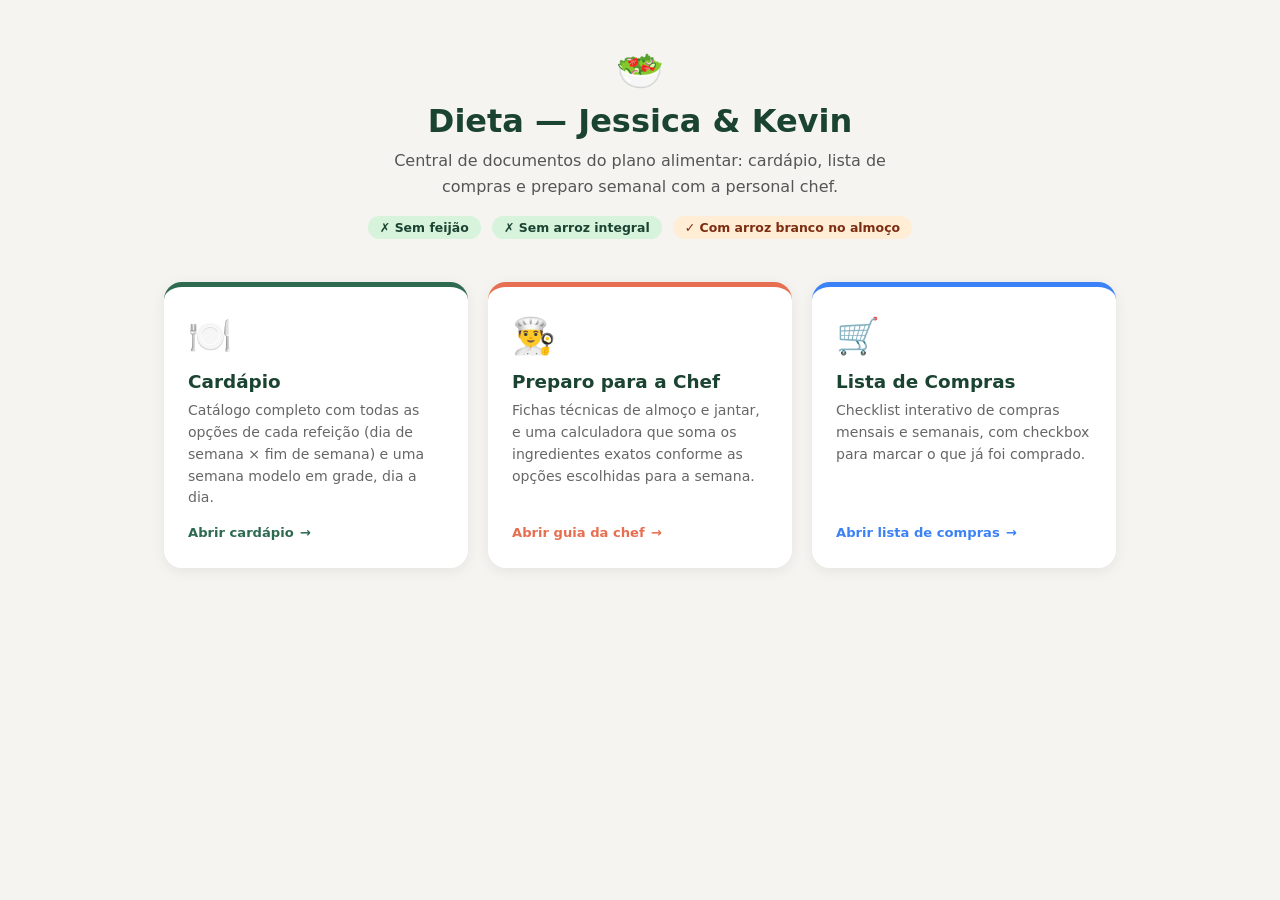
==== index.html @ 3e59788e "feat: initial commit" ====
<!DOCTYPE html>
<html lang="pt-BR">
<head>
<meta charset="UTF-8">
<meta name="viewport" content="width=device-width, initial-scale=1.0">
<title>Dieta — Jessica &amp; Kevin</title>
<style>
  * { margin: 0; padding: 0; box-sizing: border-box; }
  body {
    font-family: 'Segoe UI', system-ui, sans-serif;
    background: #f5f4f0;
    color: #2d2d2d;
    padding: 48px 24px 60px;
    max-width: 1000px;
    margin: 0 auto;
  }
  header { text-align: center; margin-bottom: 40px; }
  header .emoji { font-size: 2.4rem; margin-bottom: 8px; }
  header h1 { font-size: 2rem; font-weight: 700; color: #1b4332; margin-bottom: 8px; }
  header p { color: #555; font-size: 1rem; line-height: 1.6; max-width: 560px; margin: 0 auto; }
  header .tags { margin-top: 14px; }
  .tag { display: inline-block; background: #d8f3dc; color: #1b4332; font-size: 0.78rem; font-weight: 600; padding: 4px 12px; border-radius: 20px; margin: 3px; }
  .tag.orange { background: #ffedd5; color: #7c2d12; }

  .cards { display: grid; grid-template-columns: repeat(auto-fit, minmax(260px, 1fr)); gap: 20px; margin-bottom: 48px; }
  a.card {
    background: white; border-radius: 18px; padding: 28px 24px;
    box-shadow: 0 3px 14px rgba(0,0,0,0.07);
    border-top: 5px solid #2d6a4f;
    text-decoration: none; color: inherit;
    display: flex; flex-direction: column;
    transition: transform 0.15s ease, box-shadow 0.15s ease;
  }
  a.card:hover { transform: translateY(-4px); box-shadow: 0 8px 22px rgba(0,0,0,0.12); }
  a.card .card-icon { font-size: 2.2rem; margin-bottom: 14px; }
  a.card h2 { font-size: 1.15rem; color: #1b4332; margin-bottom: 8px; }
  a.card p { font-size: 0.88rem; color: #666; line-height: 1.55; flex: 1; }
  a.card .card-cta { margin-top: 16px; font-size: 0.82rem; font-weight: 700; color: #2d6a4f; display: flex; align-items: center; gap: 6px; }
  a.card .card-cta .arrow { transition: transform 0.15s ease; }
  a.card:hover .card-cta .arrow { transform: translateX(4px); }

  a.card.orange { border-top-color: #e76f51; }
  a.card.orange .card-cta { color: #e76f51; }
  a.card.blue { border-top-color: #3b82f6; }
  a.card.blue .card-cta { color: #3b82f6; }

</style>
</head>
<body>

<header>
  <div class="emoji">🥗</div>
  <h1>Dieta — Jessica &amp; Kevin</h1>
  <p>Central de documentos do plano alimentar: cardápio, lista de compras e preparo semanal com a personal chef.</p>
  <div class="tags">
    <span class="tag">✗ Sem feijão</span>
    <span class="tag">✗ Sem arroz integral</span>
    <span class="tag orange">✓ Com arroz branco no almoço</span>
  </div>
</header>

<div class="cards">
  <a class="card" href="cardapio-opcoes-semana.html">
    <div class="card-icon">🍽️</div>
    <h2>Cardápio</h2>
    <p>Catálogo completo com todas as opções de cada refeição (dia de semana × fim de semana) e uma semana modelo em grade, dia a dia.</p>
    <div class="card-cta">Abrir cardápio <span class="arrow">→</span></div>
  </a>

  <a class="card orange" href="preparo-chef.html">
    <div class="card-icon">👨‍🍳</div>
    <h2>Preparo para a Chef</h2>
    <p>Fichas técnicas de almoço e jantar, e uma calculadora que soma os ingredientes exatos conforme as opções escolhidas para a semana.</p>
    <div class="card-cta">Abrir guia da chef <span class="arrow">→</span></div>
  </a>

  <a class="card blue" href="lista-compras.html">
    <div class="card-icon">🛒</div>
    <h2>Lista de Compras</h2>
    <p>Checklist interativo de compras mensais e semanais, com checkbox para marcar o que já foi comprado.</p>
    <div class="card-cta">Abrir lista de compras <span class="arrow">→</span></div>
  </a>
</div>

</body>
</html>
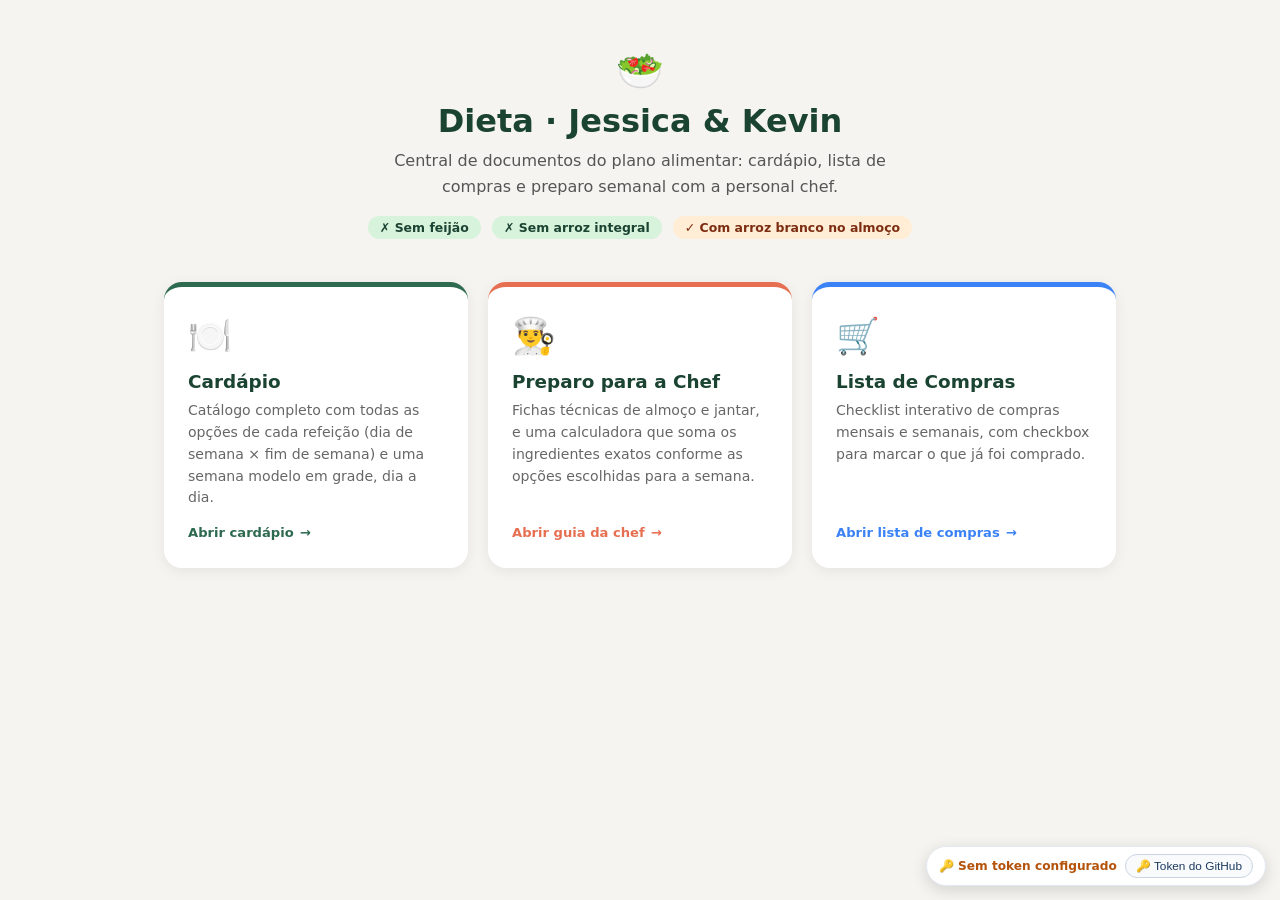
==== commit 4cda02d0: "fix: update menu and chef tips" ====
--- a/index.html
+++ b/index.html
@@ -3,54 +3,15 @@
 <head>
 <meta charset="UTF-8">
 <meta name="viewport" content="width=device-width, initial-scale=1.0">
-<title>Dieta — Jessica &amp; Kevin</title>
-<style>
-  * { margin: 0; padding: 0; box-sizing: border-box; }
-  body {
-    font-family: 'Segoe UI', system-ui, sans-serif;
-    background: #f5f4f0;
-    color: #2d2d2d;
-    padding: 48px 24px 60px;
-    max-width: 1000px;
-    margin: 0 auto;
-  }
-  header { text-align: center; margin-bottom: 40px; }
-  header .emoji { font-size: 2.4rem; margin-bottom: 8px; }
-  header h1 { font-size: 2rem; font-weight: 700; color: #1b4332; margin-bottom: 8px; }
-  header p { color: #555; font-size: 1rem; line-height: 1.6; max-width: 560px; margin: 0 auto; }
-  header .tags { margin-top: 14px; }
-  .tag { display: inline-block; background: #d8f3dc; color: #1b4332; font-size: 0.78rem; font-weight: 600; padding: 4px 12px; border-radius: 20px; margin: 3px; }
-  .tag.orange { background: #ffedd5; color: #7c2d12; }
-
-  .cards { display: grid; grid-template-columns: repeat(auto-fit, minmax(260px, 1fr)); gap: 20px; margin-bottom: 48px; }
-  a.card {
-    background: white; border-radius: 18px; padding: 28px 24px;
-    box-shadow: 0 3px 14px rgba(0,0,0,0.07);
-    border-top: 5px solid #2d6a4f;
-    text-decoration: none; color: inherit;
-    display: flex; flex-direction: column;
-    transition: transform 0.15s ease, box-shadow 0.15s ease;
-  }
-  a.card:hover { transform: translateY(-4px); box-shadow: 0 8px 22px rgba(0,0,0,0.12); }
-  a.card .card-icon { font-size: 2.2rem; margin-bottom: 14px; }
-  a.card h2 { font-size: 1.15rem; color: #1b4332; margin-bottom: 8px; }
-  a.card p { font-size: 0.88rem; color: #666; line-height: 1.55; flex: 1; }
-  a.card .card-cta { margin-top: 16px; font-size: 0.82rem; font-weight: 700; color: #2d6a4f; display: flex; align-items: center; gap: 6px; }
-  a.card .card-cta .arrow { transition: transform 0.15s ease; }
-  a.card:hover .card-cta .arrow { transform: translateX(4px); }
-
-  a.card.orange { border-top-color: #e76f51; }
-  a.card.orange .card-cta { color: #e76f51; }
-  a.card.blue { border-top-color: #3b82f6; }
-  a.card.blue .card-cta { color: #3b82f6; }
-
-</style>
+<title>Dieta · Jessica &amp; Kevin</title>
+<link rel="stylesheet" href="assets/css/common.css">
+<link rel="stylesheet" href="assets/css/index.css">
 </head>
 <body>
 
 <header>
   <div class="emoji">🥗</div>
-  <h1>Dieta — Jessica &amp; Kevin</h1>
+  <h1>Dieta · Jessica &amp; Kevin</h1>
   <p>Central de documentos do plano alimentar: cardápio, lista de compras e preparo semanal com a personal chef.</p>
   <div class="tags">
     <span class="tag">✗ Sem feijão</span>
@@ -82,5 +43,6 @@
   </a>
 </div>
 
+<script src="assets/js/common.js"></script>
 </body>
 </html>
--- a/assets/css/common.css
+++ b/assets/css/common.css
@@ -0,0 +1,29 @@
+/* ===== Reset e base compartilhados entre todas as páginas do site ===== */
+* { margin: 0; padding: 0; box-sizing: border-box; }
+
+body {
+  font-family: 'Segoe UI', system-ui, sans-serif;
+  background: #f5f4f0;
+  color: #2d2d2d;
+  margin: 0 auto;
+}
+
+/* Link "← Início" presente em todas as páginas exceto a home */
+.back-nav { display: inline-flex; align-items: center; gap: 6px; font-size: 0.82rem; font-weight: 600; color: #2d6a4f; text-decoration: none; margin-bottom: 16px; }
+.back-nav:hover { text-decoration: underline; }
+
+/* Variante azul da tag, idêntica em cardápio, preparo-chef e lista de compras */
+.tag.blue { background: #dbeafe; color: #1e3a5f; }
+
+/* Rodapé padrão das páginas internas */
+footer { margin-top: 48px; padding-top: 20px; border-top: 1px solid #ddd; font-size: 0.82rem; color: #999; text-align: center; }
+
+/* Barra fixa de configuração do token do GitHub, comum a todas as páginas (assets/js/common.js) */
+#global-token-bar { position: fixed; bottom: 14px; right: 14px; background: white; border: 1px solid #e2e8f0; border-radius: 20px; padding: 7px 12px; box-shadow: 0 4px 16px rgba(0,0,0,0.14); display: flex; align-items: center; gap: 8px; font-size: 0.76rem; z-index: 999; }
+.global-token-status { color: #888; white-space: nowrap; }
+.global-token-status.ok { color: #2d6a4f; font-weight: 600; }
+.global-token-status.warn { color: #b45309; font-weight: 600; }
+.global-token-btn { background: #f8fafc; border: 1px solid #cbd5e1; color: #1e3a5f; font-size: 0.74rem; padding: 4px 10px; border-radius: 16px; cursor: pointer; white-space: nowrap; }
+.global-token-btn:hover { background: #eef2f7; }
+@media print { #global-token-bar { display: none; } }
+@media (max-width: 480px) { #global-token-bar { left: 14px; right: 14px; justify-content: space-between; } }
--- a/assets/css/index.css
+++ b/assets/css/index.css
@@ -0,0 +1,34 @@
+/* ===== Estilos específicos da página inicial (index.html) ===== */
+body {
+  padding: 48px 24px 60px;
+  max-width: 1000px;
+}
+header { text-align: center; margin-bottom: 40px; }
+header .emoji { font-size: 2.4rem; margin-bottom: 8px; }
+header h1 { font-size: 2rem; font-weight: 700; color: #1b4332; margin-bottom: 8px; }
+header p { color: #555; font-size: 1rem; line-height: 1.6; max-width: 560px; margin: 0 auto; }
+header .tags { margin-top: 14px; }
+.tag { display: inline-block; background: #d8f3dc; color: #1b4332; font-size: 0.78rem; font-weight: 600; padding: 4px 12px; border-radius: 20px; margin: 3px; }
+.tag.orange { background: #ffedd5; color: #7c2d12; }
+
+.cards { display: grid; grid-template-columns: repeat(auto-fit, minmax(260px, 1fr)); gap: 20px; margin-bottom: 48px; }
+a.card {
+  background: white; border-radius: 18px; padding: 28px 24px;
+  box-shadow: 0 3px 14px rgba(0,0,0,0.07);
+  border-top: 5px solid #2d6a4f;
+  text-decoration: none; color: inherit;
+  display: flex; flex-direction: column;
+  transition: transform 0.15s ease, box-shadow 0.15s ease;
+}
+a.card:hover { transform: translateY(-4px); box-shadow: 0 8px 22px rgba(0,0,0,0.12); }
+a.card .card-icon { font-size: 2.2rem; margin-bottom: 14px; }
+a.card h2 { font-size: 1.15rem; color: #1b4332; margin-bottom: 8px; }
+a.card p { font-size: 0.88rem; color: #666; line-height: 1.55; flex: 1; }
+a.card .card-cta { margin-top: 16px; font-size: 0.82rem; font-weight: 700; color: #2d6a4f; display: flex; align-items: center; gap: 6px; }
+a.card .card-cta .arrow { transition: transform 0.15s ease; }
+a.card:hover .card-cta .arrow { transform: translateX(4px); }
+
+a.card.orange { border-top-color: #e76f51; }
+a.card.orange .card-cta { color: #e76f51; }
+a.card.blue { border-top-color: #3b82f6; }
+a.card.blue .card-cta { color: #3b82f6; }
